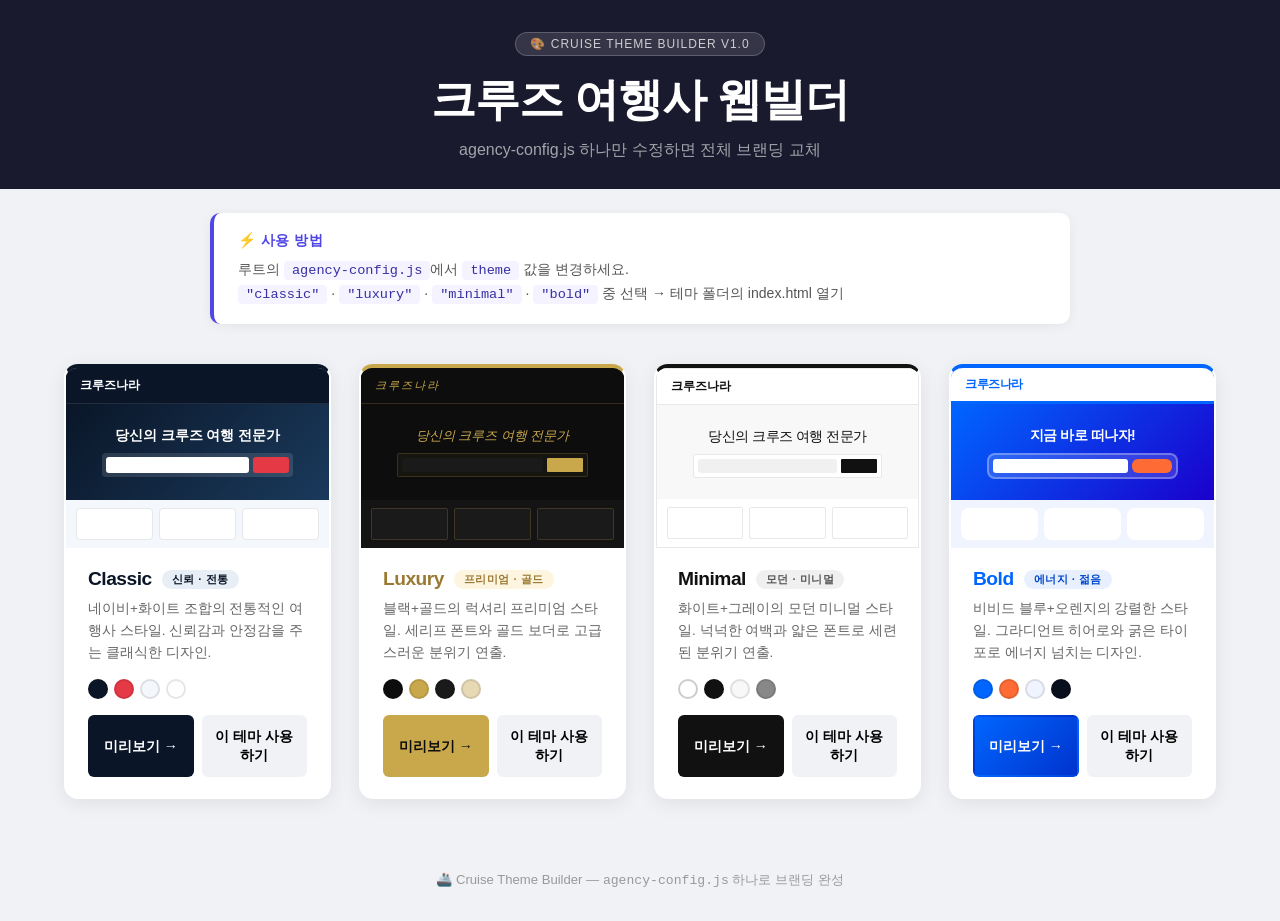
==== index.html @ 560a2d0f "Add index.html" ====
<!DOCTYPE html>
<html lang="ko">
<head>
  <meta charset="UTF-8">
  <meta name="viewport" content="width=device-width, initial-scale=1.0">
  <title>크루즈 여행사 웹빌더 — 테마 선택</title>
  <style>
    *, *::before, *::after { box-sizing: border-box; margin: 0; padding: 0; }
    body {
      font-family: 'Apple SD Gothic Neo', 'Noto Sans KR', sans-serif;
      background: #f0f2f5;
      color: #1a1a2e;
      min-height: 100vh;
    }

    /* 헤더 */
    .showcase-header {
      background: #1a1a2e;
      color: white;
      padding: 32px 24px 28px;
      text-align: center;
    }
    .showcase-header .badge {
      display: inline-block;
      background: rgba(255,255,255,0.12);
      border: 1px solid rgba(255,255,255,0.2);
      color: rgba(255,255,255,0.75);
      padding: 4px 14px;
      border-radius: 20px;
      font-size: 0.75rem;
      letter-spacing: 1px;
      text-transform: uppercase;
      margin-bottom: 14px;
    }
    .showcase-header h1 {
      font-size: clamp(1.8rem, 4vw, 2.8rem);
      font-weight: 800;
      letter-spacing: -1px;
      margin-bottom: 10px;
    }
    .showcase-header p {
      font-size: 1rem;
      color: rgba(255,255,255,0.6);
      max-width: 480px;
      margin: 0 auto;
    }

    /* 안내 박스 */
    .config-guide {
      max-width: 860px;
      margin: 32px auto 0;
      padding: 20px 28px;
      background: white;
      border-radius: 10px;
      border-left: 4px solid #4f46e5;
      box-shadow: 0 2px 12px rgba(0,0,0,0.06);
    }
    .config-guide h3 {
      font-size: 0.9rem;
      font-weight: 700;
      color: #4f46e5;
      margin-bottom: 8px;
      letter-spacing: 0.5px;
    }
    .config-guide code {
      font-family: 'SF Mono', 'Fira Code', monospace;
      font-size: 0.85rem;
      background: #f4f3ff;
      color: #3730a3;
      padding: 2px 8px;
      border-radius: 4px;
    }
    .config-guide p {
      font-size: 0.88rem;
      color: #555;
      line-height: 1.7;
    }

    /* 테마 그리드 */
    .themes-container {
      max-width: 1200px;
      margin: 40px auto;
      padding: 0 24px;
    }

    .themes-grid {
      display: grid;
      grid-template-columns: repeat(auto-fit, minmax(260px, 1fr));
      gap: 28px;
    }

    /* 테마 카드 */
    .theme-card {
      background: white;
      border-radius: 14px;
      overflow: hidden;
      box-shadow: 0 4px 20px rgba(0,0,0,0.08);
      transition: transform 0.25s, box-shadow 0.25s;
      cursor: pointer;
      border: 2px solid transparent;
    }
    .theme-card:hover {
      transform: translateY(-6px);
      box-shadow: 0 16px 40px rgba(0,0,0,0.14);
    }

    /* 테마별 프리뷰 */
    .theme-preview {
      height: 180px;
      position: relative;
      overflow: hidden;
      display: flex;
      flex-direction: column;
    }

    /* Classic 프리뷰 */
    .preview-classic {
      background: #0a1628;
    }
    .preview-classic .prev-header {
      background: #0a1628;
      height: 36px;
      display: flex;
      align-items: center;
      padding: 0 14px;
      gap: 8px;
      border-bottom: 1px solid rgba(255,255,255,0.1);
    }
    .preview-classic .prev-logo {
      color: white;
      font-size: 0.75rem;
      font-weight: 800;
    }
    .preview-classic .prev-hero {
      flex: 1;
      background: linear-gradient(135deg, #0a1628, #1a3a5c);
      display: flex;
      flex-direction: column;
      align-items: center;
      justify-content: center;
      padding: 12px;
      position: relative;
    }
    .preview-classic .prev-title {
      color: white;
      font-size: 0.85rem;
      font-weight: 700;
      margin-bottom: 8px;
    }
    .preview-classic .prev-bar {
      width: 80%;
      height: 24px;
      background: rgba(255,255,255,0.12);
      border-radius: 4px;
      display: flex;
      gap: 4px;
      padding: 4px;
    }
    .prev-input {
      flex: 1;
      background: white;
      border-radius: 3px;
    }
    .prev-btn-classic {
      width: 36px;
      background: #e63946;
      border-radius: 3px;
    }
    .preview-classic .prev-cards {
      display: flex;
      gap: 6px;
      padding: 8px 10px;
      background: #f4f7fb;
    }
    .prev-card {
      flex: 1;
      height: 32px;
      background: white;
      border-radius: 4px;
      border: 1px solid #e5e7eb;
    }

    /* Luxury 프리뷰 */
    .preview-luxury {
      background: #0d0d0d;
    }
    .preview-luxury .prev-header {
      background: #0d0d0d;
      height: 36px;
      display: flex;
      align-items: center;
      padding: 0 14px;
      border-bottom: 1px solid rgba(201,168,76,0.2);
    }
    .preview-luxury .prev-logo {
      color: #c9a84c;
      font-size: 0.7rem;
      font-style: italic;
      letter-spacing: 2px;
    }
    .preview-luxury .prev-hero {
      flex: 1;
      background: #0d0d0d;
      display: flex;
      flex-direction: column;
      align-items: center;
      justify-content: center;
      padding: 12px;
    }
    .preview-luxury .prev-title {
      color: #c9a84c;
      font-size: 0.82rem;
      font-style: italic;
      margin-bottom: 8px;
    }
    .preview-luxury .prev-bar {
      width: 80%;
      height: 24px;
      background: rgba(201,168,76,0.05);
      border: 1px solid rgba(201,168,76,0.2);
      border-radius: 2px;
      display: flex;
      gap: 4px;
      padding: 4px;
    }
    .prev-btn-luxury {
      width: 36px;
      background: #c9a84c;
      border-radius: 1px;
    }
    .preview-luxury .prev-cards {
      display: flex;
      gap: 6px;
      padding: 8px 10px;
      background: #141414;
    }
    .prev-card-luxury {
      flex: 1;
      height: 32px;
      background: #1a1a1a;
      border-radius: 2px;
      border: 1px solid rgba(201,168,76,0.2);
    }

    /* Minimal 프리뷰 */
    .preview-minimal {
      background: #ffffff;
      border: 1px solid #e8e8e8;
    }
    .preview-minimal .prev-header {
      background: white;
      height: 36px;
      display: flex;
      align-items: center;
      padding: 0 14px;
      border-bottom: 1px solid #e8e8e8;
    }
    .preview-minimal .prev-logo {
      color: #111;
      font-size: 0.75rem;
      font-weight: 700;
    }
    .preview-minimal .prev-hero {
      flex: 1;
      background: #f8f8f8;
      display: flex;
      flex-direction: column;
      align-items: center;
      justify-content: center;
      padding: 12px;
    }
    .preview-minimal .prev-title {
      color: #111;
      font-size: 0.88rem;
      font-weight: 200;
      letter-spacing: -0.5px;
      margin-bottom: 8px;
    }
    .preview-minimal .prev-bar {
      width: 80%;
      height: 24px;
      background: white;
      border: 1px solid #e8e8e8;
      border-radius: 2px;
      display: flex;
      gap: 4px;
      padding: 4px;
    }
    .prev-btn-minimal {
      width: 36px;
      background: #111;
      border-radius: 1px;
    }
    .preview-minimal .prev-cards {
      display: flex;
      gap: 6px;
      padding: 8px 10px;
      background: white;
    }
    .prev-card-minimal {
      flex: 1;
      height: 32px;
      background: white;
      border-radius: 2px;
      border: 1px solid #e8e8e8;
    }

    /* Bold 프리뷰 */
    .preview-bold {
      background: #0066ff;
    }
    .preview-bold .prev-header {
      background: white;
      height: 36px;
      display: flex;
      align-items: center;
      padding: 0 14px;
      border-bottom: 3px solid #0066ff;
    }
    .preview-bold .prev-logo {
      color: #0066ff;
      font-size: 0.75rem;
      font-weight: 900;
      letter-spacing: -0.5px;
    }
    .preview-bold .prev-hero {
      flex: 1;
      background: linear-gradient(135deg, #0066ff, #1a00cc);
      display: flex;
      flex-direction: column;
      align-items: center;
      justify-content: center;
      padding: 12px;
    }
    .preview-bold .prev-title {
      color: white;
      font-size: 0.88rem;
      font-weight: 900;
      letter-spacing: -0.5px;
      margin-bottom: 8px;
    }
    .preview-bold .prev-bar {
      width: 80%;
      height: 26px;
      background: rgba(255,255,255,0.15);
      border: 2px solid rgba(255,255,255,0.3);
      border-radius: 8px;
      display: flex;
      gap: 4px;
      padding: 4px;
    }
    .prev-btn-bold {
      width: 40px;
      background: #ff6b35;
      border-radius: 6px;
    }
    .preview-bold .prev-cards {
      display: flex;
      gap: 6px;
      padding: 8px 10px;
      background: #f0f4ff;
    }
    .prev-card-bold {
      flex: 1;
      height: 32px;
      background: white;
      border-radius: 8px;
      border: 2px solid transparent;
    }

    /* 카드 정보 영역 */
    .theme-info {
      padding: 20px 22px;
    }

    .theme-name {
      display: flex;
      align-items: center;
      gap: 10px;
      margin-bottom: 8px;
    }

    .theme-name h2 {
      font-size: 1.2rem;
      font-weight: 800;
      letter-spacing: -0.5px;
    }

    .theme-tag {
      font-size: 0.7rem;
      padding: 2px 10px;
      border-radius: 20px;
      font-weight: 600;
      letter-spacing: 0.5px;
    }

    .theme-desc {
      font-size: 0.85rem;
      color: #666;
      line-height: 1.6;
      margin-bottom: 16px;
    }

    .theme-colors {
      display: flex;
      gap: 6px;
      margin-bottom: 16px;
    }

    .color-dot {
      width: 20px;
      height: 20px;
      border-radius: 50%;
      border: 2px solid rgba(0,0,0,0.1);
    }

    .theme-actions {
      display: flex;
      gap: 8px;
    }

    .btn-preview {
      flex: 1;
      padding: 10px;
      border-radius: 6px;
      font-size: 0.88rem;
      font-weight: 700;
      cursor: pointer;
      border: 2px solid transparent;
      transition: all 0.2s;
    }

    .btn-use {
      flex: 1;
      padding: 10px;
      border-radius: 6px;
      font-size: 0.88rem;
      font-weight: 700;
      cursor: pointer;
      background: #f0f2f5;
      border: 2px solid transparent;
      transition: all 0.2s;
    }

    .btn-use:hover {
      background: #e4e6ea;
    }

    /* 테마별 액센트 색상 */
    .card-classic { border-top: 4px solid #0a1628; }
    .card-classic .theme-name h2 { color: #0a1628; }
    .card-classic .theme-tag { background: #e8eef5; color: #0a1628; }
    .card-classic .btn-preview { background: #0a1628; color: white; }
    .card-classic .btn-preview:hover { background: #1a3a5c; }

    .card-luxury { border-top: 4px solid #c9a84c; }
    .card-luxury .theme-name h2 { color: #9a7a32; }
    .card-luxury .theme-tag { background: #fdf5e0; color: #9a7a32; }
    .card-luxury .btn-preview { background: #c9a84c; color: #0d0d0d; }
    .card-luxury .btn-preview:hover { background: #b89438; }

    .card-minimal { border-top: 4px solid #111111; }
    .card-minimal .theme-name h2 { color: #111; }
    .card-minimal .theme-tag { background: #f0f0f0; color: #555; }
    .card-minimal .btn-preview { background: #111; color: white; }
    .card-minimal .btn-preview:hover { background: #333; }

    .card-bold { border-top: 4px solid #0066ff; }
    .card-bold .theme-name h2 { color: #0066ff; }
    .card-bold .theme-tag { background: #e8f0ff; color: #0047cc; }
    .card-bold .btn-preview { background: linear-gradient(135deg, #0066ff, #0033cc); color: white; }
    .card-bold .btn-preview:hover { opacity: 0.9; }

    /* 모달 */
    .modal-overlay {
      display: none;
      position: fixed;
      inset: 0;
      background: rgba(0,0,0,0.6);
      z-index: 999;
      align-items: center;
      justify-content: center;
      padding: 24px;
    }
    .modal-overlay.active {
      display: flex;
    }
    .modal {
      background: white;
      border-radius: 14px;
      padding: 32px;
      max-width: 560px;
      width: 100%;
      box-shadow: 0 20px 60px rgba(0,0,0,0.3);
    }
    .modal h3 {
      font-size: 1.2rem;
      font-weight: 800;
      margin-bottom: 12px;
      color: #1a1a2e;
    }
    .modal p {
      font-size: 0.9rem;
      color: #555;
      margin-bottom: 16px;
      line-height: 1.7;
    }
    .modal pre {
      background: #1a1a2e;
      color: #c9d1d9;
      padding: 16px;
      border-radius: 8px;
      font-size: 0.82rem;
      font-family: 'SF Mono', monospace;
      overflow-x: auto;
      margin-bottom: 16px;
      line-height: 1.6;
    }
    .modal pre .highlight {
      color: #c9a84c;
      font-weight: 700;
    }
    .modal-close {
      padding: 10px 24px;
      background: #1a1a2e;
      color: white;
      border: none;
      border-radius: 6px;
      font-size: 0.9rem;
      font-weight: 700;
      cursor: pointer;
    }
    .modal-close:hover { background: #2d3561; }

    /* 푸터 */
    .showcase-footer {
      text-align: center;
      padding: 32px 24px;
      color: #999;
      font-size: 0.82rem;
    }

    @media (max-width: 600px) {
      .themes-grid { grid-template-columns: 1fr; }
      .config-guide { margin: 24px 16px 0; }
      .themes-container { padding: 0 16px; }
    }
  </style>
</head>
<body>

  <!-- 헤더 -->
  <header class="showcase-header">
    <div class="badge">🎨 Cruise Theme Builder v1.0</div>
    <h1>크루즈 여행사 웹빌더</h1>
    <p>agency-config.js 하나만 수정하면 전체 브랜딩 교체</p>
  </header>

  <!-- 설정 안내 -->
  <div class="config-guide" style="margin: 24px auto 0; max-width: 860px; padding: 18px 24px;">
    <h3>⚡ 사용 방법</h3>
    <p>
      루트의 <code>agency-config.js</code>에서 <code>theme</code> 값을 변경하세요.<br>
      <code>"classic"</code> · <code>"luxury"</code> · <code>"minimal"</code> · <code>"bold"</code> 중 선택 → 테마 폴더의 index.html 열기
    </p>
  </div>

  <!-- 테마 카드 -->
  <div class="themes-container">
    <div class="themes-grid">

      <!-- Classic -->
      <div class="theme-card card-classic" onclick="openTheme('classic')">
        <div class="theme-preview preview-classic">
          <div class="prev-header">
            <span class="prev-logo">크루즈나라</span>
          </div>
          <div class="prev-hero">
            <div class="prev-title">당신의 크루즈 여행 전문가</div>
            <div class="prev-bar">
              <div class="prev-input"></div>
              <div class="prev-btn-classic"></div>
            </div>
          </div>
          <div class="prev-cards">
            <div class="prev-card"></div>
            <div class="prev-card"></div>
            <div class="prev-card"></div>
          </div>
        </div>
        <div class="theme-info">
          <div class="theme-name">
            <h2>Classic</h2>
            <span class="theme-tag">신뢰 · 전통</span>
          </div>
          <p class="theme-desc">네이비+화이트 조합의 전통적인 여행사 스타일. 신뢰감과 안정감을 주는 클래식한 디자인.</p>
          <div class="theme-colors">
            <div class="color-dot" style="background:#0a1628;" title="Primary"></div>
            <div class="color-dot" style="background:#e63946;" title="Accent"></div>
            <div class="color-dot" style="background:#f4f7fb;" title="Background"></div>
            <div class="color-dot" style="background:#ffffff;" title="Card"></div>
          </div>
          <div class="theme-actions">
            <button class="btn-preview" onclick="event.stopPropagation(); openTheme('classic')">미리보기 →</button>
            <button class="btn-use" onclick="event.stopPropagation(); showUseGuide('classic')">이 테마 사용하기</button>
          </div>
        </div>
      </div>

      <!-- Luxury -->
      <div class="theme-card card-luxury" onclick="openTheme('luxury')">
        <div class="theme-preview preview-luxury">
          <div class="prev-header">
            <span class="prev-logo">크루즈나라</span>
          </div>
          <div class="prev-hero">
            <div class="prev-title">당신의 크루즈 여행 전문가</div>
            <div class="prev-bar">
              <div class="prev-input" style="background:#1a1a1a;"></div>
              <div class="prev-btn-luxury"></div>
            </div>
          </div>
          <div class="prev-cards">
            <div class="prev-card-luxury"></div>
            <div class="prev-card-luxury"></div>
            <div class="prev-card-luxury"></div>
          </div>
        </div>
        <div class="theme-info">
          <div class="theme-name">
            <h2>Luxury</h2>
            <span class="theme-tag">프리미엄 · 골드</span>
          </div>
          <p class="theme-desc">블랙+골드의 럭셔리 프리미엄 스타일. 세리프 폰트와 골드 보더로 고급스러운 분위기 연출.</p>
          <div class="theme-colors">
            <div class="color-dot" style="background:#0d0d0d;" title="Background"></div>
            <div class="color-dot" style="background:#c9a84c;" title="Gold"></div>
            <div class="color-dot" style="background:#1a1a1a;" title="Card"></div>
            <div class="color-dot" style="background:#e8d9b5;" title="Text"></div>
          </div>
          <div class="theme-actions">
            <button class="btn-preview" onclick="event.stopPropagation(); openTheme('luxury')">미리보기 →</button>
            <button class="btn-use" onclick="event.stopPropagation(); showUseGuide('luxury')">이 테마 사용하기</button>
          </div>
        </div>
      </div>

      <!-- Minimal -->
      <div class="theme-card card-minimal" onclick="openTheme('minimal')">
        <div class="theme-preview preview-minimal">
          <div class="prev-header">
            <span class="prev-logo">크루즈나라</span>
          </div>
          <div class="prev-hero">
            <div class="prev-title">당신의 크루즈 여행 전문가</div>
            <div class="prev-bar">
              <div class="prev-input" style="background:#f0f0f0;"></div>
              <div class="prev-btn-minimal"></div>
            </div>
          </div>
          <div class="prev-cards">
            <div class="prev-card-minimal"></div>
            <div class="prev-card-minimal"></div>
            <div class="prev-card-minimal"></div>
          </div>
        </div>
        <div class="theme-info">
          <div class="theme-name">
            <h2>Minimal</h2>
            <span class="theme-tag">모던 · 미니멀</span>
          </div>
          <p class="theme-desc">화이트+그레이의 모던 미니멀 스타일. 넉넉한 여백과 얇은 폰트로 세련된 분위기 연출.</p>
          <div class="theme-colors">
            <div class="color-dot" style="background:#ffffff; border-color:#ccc;" title="Background"></div>
            <div class="color-dot" style="background:#111111;" title="Primary"></div>
            <div class="color-dot" style="background:#f8f8f8;" title="Secondary"></div>
            <div class="color-dot" style="background:#888888;" title="Muted"></div>
          </div>
          <div class="theme-actions">
            <button class="btn-preview" onclick="event.stopPropagation(); openTheme('minimal')">미리보기 →</button>
            <button class="btn-use" onclick="event.stopPropagation(); showUseGuide('minimal')">이 테마 사용하기</button>
          </div>
        </div>
      </div>

      <!-- Bold -->
      <div class="theme-card card-bold" onclick="openTheme('bold')">
        <div class="theme-preview preview-bold">
          <div class="prev-header">
            <span class="prev-logo">크루즈나라</span>
          </div>
          <div class="prev-hero">
            <div class="prev-title">지금 바로 떠나자!</div>
            <div class="prev-bar">
              <div class="prev-input"></div>
              <div class="prev-btn-bold"></div>
            </div>
          </div>
          <div class="prev-cards">
            <div class="prev-card-bold"></div>
            <div class="prev-card-bold"></div>
            <div class="prev-card-bold"></div>
          </div>
        </div>
        <div class="theme-info">
          <div class="theme-name">
            <h2>Bold</h2>
            <span class="theme-tag">에너지 · 젊음</span>
          </div>
          <p class="theme-desc">비비드 블루+오렌지의 강렬한 스타일. 그라디언트 히어로와 굵은 타이포로 에너지 넘치는 디자인.</p>
          <div class="theme-colors">
            <div class="color-dot" style="background:#0066ff;" title="Blue"></div>
            <div class="color-dot" style="background:#ff6b35;" title="Orange"></div>
            <div class="color-dot" style="background:#f0f4ff;" title="Background"></div>
            <div class="color-dot" style="background:#0a0f1e;" title="Dark"></div>
          </div>
          <div class="theme-actions">
            <button class="btn-preview" onclick="event.stopPropagation(); openTheme('bold')">미리보기 →</button>
            <button class="btn-use" onclick="event.stopPropagation(); showUseGuide('bold')">이 테마 사용하기</button>
          </div>
        </div>
      </div>

    </div>
  </div>

  <!-- 푸터 -->
  <footer class="showcase-footer">
    <p>🚢 Cruise Theme Builder — <code>agency-config.js</code> 하나로 브랜딩 완성</p>
  </footer>

  <!-- 사용 방법 모달 -->
  <div class="modal-overlay" id="use-modal">
    <div class="modal">
      <h3>🎨 테마 적용 방법</h3>
      <p>루트 폴더의 <code>agency-config.js</code>를 열고 <code>theme</code> 값을 아래처럼 변경하세요:</p>
      <pre id="modal-code"></pre>
      <p>저장 후 <code>themes/<span id="modal-theme-name"></span>/index.html</code>을 브라우저로 열면 완성!</p>
      <button class="modal-close" onclick="closeModal()">확인</button>
    </div>
  </div>

  <script>
    function openTheme(name) {
      window.open('themes/' + name + '/index.html', '_blank');
    }

    function showUseGuide(themeName) {
      const codeEl = document.getElementById('modal-code');
      const nameEl = document.getElementById('modal-theme-name');
      codeEl.innerHTML = `window.AGENCY = {\n  <span class="highlight">theme: "${themeName}",</span>  // ← 여기만 바꾸면 됩니다\n  name: "크루즈나라",\n  tagline: "당신의 크루즈 여행 전문가",\n  // ... 나머지 설정\n};`;
      nameEl.textContent = themeName;
      document.getElementById('use-modal').classList.add('active');
    }

    function closeModal() {
      document.getElementById('use-modal').classList.remove('active');
    }

    document.getElementById('use-modal').addEventListener('click', function(e) {
      if (e.target === this) closeModal();
    });
  </script>
</body>
</html>
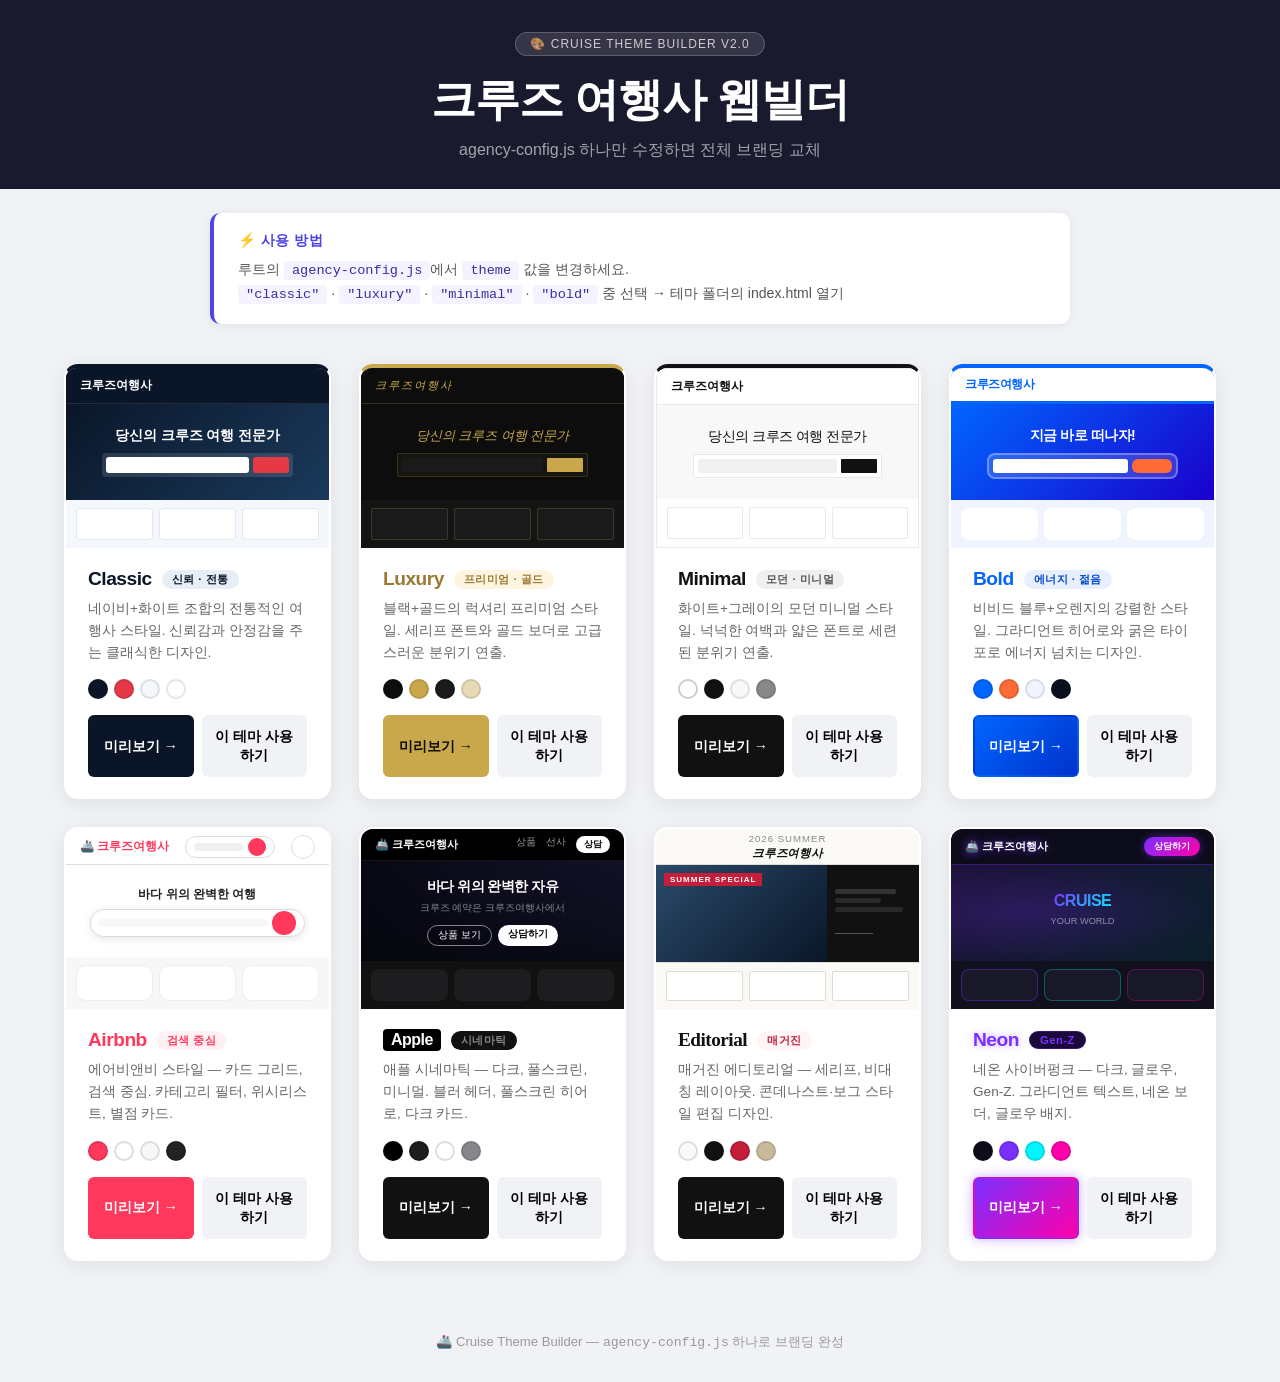
==== commit f65e7623: "feat: 4개 신규 테마 추가 (airbnb/apple/editorial/neon) + 크루즈나라 텍스트 제거" ====
--- a/index.html
+++ b/index.html
@@ -551,7 +551,7 @@
 
   <!-- 헤더 -->
   <header class="showcase-header">
-    <div class="badge">🎨 Cruise Theme Builder v1.0</div>
+    <div class="badge">🎨 Cruise Theme Builder v2.0</div>
     <h1>크루즈 여행사 웹빌더</h1>
     <p>agency-config.js 하나만 수정하면 전체 브랜딩 교체</p>
   </header>
@@ -573,7 +573,7 @@
       <div class="theme-card card-classic" onclick="openTheme('classic')">
         <div class="theme-preview preview-classic">
           <div class="prev-header">
-            <span class="prev-logo">크루즈나라</span>
+            <span class="prev-logo">크루즈여행사</span>
           </div>
           <div class="prev-hero">
             <div class="prev-title">당신의 크루즈 여행 전문가</div>
@@ -611,7 +611,7 @@
       <div class="theme-card card-luxury" onclick="openTheme('luxury')">
         <div class="theme-preview preview-luxury">
           <div class="prev-header">
-            <span class="prev-logo">크루즈나라</span>
+            <span class="prev-logo">크루즈여행사</span>
           </div>
           <div class="prev-hero">
             <div class="prev-title">당신의 크루즈 여행 전문가</div>
@@ -649,7 +649,7 @@
       <div class="theme-card card-minimal" onclick="openTheme('minimal')">
         <div class="theme-preview preview-minimal">
           <div class="prev-header">
-            <span class="prev-logo">크루즈나라</span>
+            <span class="prev-logo">크루즈여행사</span>
           </div>
           <div class="prev-hero">
             <div class="prev-title">당신의 크루즈 여행 전문가</div>
@@ -687,7 +687,7 @@
       <div class="theme-card card-bold" onclick="openTheme('bold')">
         <div class="theme-preview preview-bold">
           <div class="prev-header">
-            <span class="prev-logo">크루즈나라</span>
+            <span class="prev-logo">크루즈여행사</span>
           </div>
           <div class="prev-hero">
             <div class="prev-title">지금 바로 떠나자!</div>
@@ -717,6 +717,176 @@
           <div class="theme-actions">
             <button class="btn-preview" onclick="event.stopPropagation(); openTheme('bold')">미리보기 →</button>
             <button class="btn-use" onclick="event.stopPropagation(); showUseGuide('bold')">이 테마 사용하기</button>
+          </div>
+        </div>
+      </div>
+
+      <!-- Airbnb -->
+      <div class="theme-card card-airbnb" onclick="openTheme('airbnb')">
+        <div class="theme-preview preview-airbnb">
+          <div class="prev-header" style="background:#fff;border-bottom:1px solid #ddd;height:36px;display:flex;align-items:center;padding:0 14px;gap:8px;justify-content:space-between;">
+            <span style="color:#FF385C;font-size:0.72rem;font-weight:800;">🚢 크루즈여행사</span>
+            <div style="flex:1;max-width:160px;height:22px;background:#fff;border:1px solid #ddd;border-radius:20px;margin:0 8px;display:flex;align-items:center;padding:0 8px;gap:4px;">
+              <div style="flex:1;height:8px;background:#f0f0f0;border-radius:4px;"></div>
+              <div style="width:18px;height:18px;background:#FF385C;border-radius:50%;flex-shrink:0;"></div>
+            </div>
+            <div style="width:24px;height:24px;border:1px solid #ddd;border-radius:20px;background:#fff;"></div>
+          </div>
+          <div class="prev-hero" style="background:#fff;flex:1;display:flex;flex-direction:column;align-items:center;justify-content:center;padding:8px 12px;">
+            <div style="color:#222;font-size:0.75rem;font-weight:700;margin-bottom:6px;">바다 위의 완벽한 여행</div>
+            <div style="width:90%;height:28px;background:#fff;border:1px solid #ddd;border-radius:20px;box-shadow:0 2px 8px rgba(0,0,0,0.1);display:flex;align-items:center;padding:0 8px;gap:4px;">
+              <div style="flex:1;height:8px;background:#f7f7f7;border-radius:4px;"></div>
+              <div style="width:24px;height:24px;background:#FF385C;border-radius:50%;flex-shrink:0;"></div>
+            </div>
+          </div>
+          <div style="display:flex;gap:6px;padding:8px 10px;background:#f7f7f7;">
+            <div style="flex:1;height:36px;background:#fff;border-radius:10px;border:1px solid #eee;"></div>
+            <div style="flex:1;height:36px;background:#fff;border-radius:10px;border:1px solid #eee;"></div>
+            <div style="flex:1;height:36px;background:#fff;border-radius:10px;border:1px solid #eee;"></div>
+          </div>
+        </div>
+        <div class="theme-info">
+          <div class="theme-name">
+            <h2 style="color:#FF385C;">Airbnb</h2>
+            <span class="theme-tag" style="background:#fff0f3;color:#FF385C;">검색 중심</span>
+          </div>
+          <p class="theme-desc">에어비앤비 스타일 — 카드 그리드, 검색 중심. 카테고리 필터, 위시리스트, 별점 카드.</p>
+          <div class="theme-colors">
+            <div class="color-dot" style="background:#FF385C;"></div>
+            <div class="color-dot" style="background:#FFFFFF;border-color:#ddd;"></div>
+            <div class="color-dot" style="background:#F7F7F7;border-color:#ddd;"></div>
+            <div class="color-dot" style="background:#222222;"></div>
+          </div>
+          <div class="theme-actions">
+            <button class="btn-preview" style="background:#FF385C;color:white;" onclick="event.stopPropagation();openTheme('airbnb')">미리보기 →</button>
+            <button class="btn-use" onclick="event.stopPropagation();showUseGuide('airbnb')">이 테마 사용하기</button>
+          </div>
+        </div>
+      </div>
+
+      <!-- Apple -->
+      <div class="theme-card card-apple" onclick="openTheme('apple')">
+        <div class="theme-preview preview-apple" style="background:#000;">
+          <div style="background:rgba(0,0,0,0.72);height:32px;display:flex;align-items:center;padding:0 14px;justify-content:space-between;border-bottom:1px solid rgba(255,255,255,0.08);">
+            <span style="color:#fff;font-size:0.7rem;font-weight:700;">🚢 크루즈여행사</span>
+            <div style="display:flex;gap:10px;">
+              <span style="color:rgba(255,255,255,0.6);font-size:0.6rem;">상품</span>
+              <span style="color:rgba(255,255,255,0.6);font-size:0.6rem;">선사</span>
+              <div style="background:#fff;color:#000;padding:2px 8px;border-radius:10px;font-size:0.58rem;font-weight:700;">상담</div>
+            </div>
+          </div>
+          <div style="flex:1;position:relative;overflow:hidden;height:100px;background:linear-gradient(135deg,#0a0a1a,#1a1a3a);">
+            <div style="position:absolute;inset:0;background:linear-gradient(rgba(0,0,0,0.2),rgba(0,0,0,0.6));"></div>
+            <div style="position:relative;z-index:2;display:flex;flex-direction:column;align-items:center;justify-content:center;height:100%;padding:12px;text-align:center;">
+              <div style="color:#fff;font-size:0.88rem;font-weight:700;letter-spacing:-0.5px;margin-bottom:6px;">바다 위의 완벽한 자유</div>
+              <div style="color:rgba(255,255,255,0.5);font-size:0.6rem;margin-bottom:10px;">크루즈 예약은 크루즈여행사에서</div>
+              <div style="display:flex;gap:6px;">
+                <div style="border:1px solid rgba(255,255,255,0.5);color:#fff;padding:3px 10px;border-radius:12px;font-size:0.6rem;">상품 보기</div>
+                <div style="background:#fff;color:#000;padding:3px 10px;border-radius:12px;font-size:0.6rem;font-weight:700;">상담하기</div>
+              </div>
+            </div>
+          </div>
+          <div style="display:flex;gap:6px;padding:8px 10px;background:#111;">
+            <div style="flex:1;height:32px;background:#1D1D1F;border-radius:8px;"></div>
+            <div style="flex:1;height:32px;background:#1D1D1F;border-radius:8px;"></div>
+            <div style="flex:1;height:32px;background:#1D1D1F;border-radius:8px;"></div>
+          </div>
+        </div>
+        <div class="theme-info">
+          <div class="theme-name">
+            <h2 style="color:#fff;background:#000;padding:2px 8px;border-radius:4px;font-size:1rem;">Apple</h2>
+            <span class="theme-tag" style="background:#111;color:#86868B;">시네마틱</span>
+          </div>
+          <p class="theme-desc">애플 시네마틱 — 다크, 풀스크린, 미니멀. 블러 헤더, 풀스크린 히어로, 다크 카드.</p>
+          <div class="theme-colors">
+            <div class="color-dot" style="background:#000000;"></div>
+            <div class="color-dot" style="background:#1D1D1F;"></div>
+            <div class="color-dot" style="background:#FFFFFF;border-color:#ddd;"></div>
+            <div class="color-dot" style="background:#86868B;"></div>
+          </div>
+          <div class="theme-actions">
+            <button class="btn-preview" style="background:#111;color:#fff;" onclick="event.stopPropagation();openTheme('apple')">미리보기 →</button>
+            <button class="btn-use" onclick="event.stopPropagation();showUseGuide('apple')">이 테마 사용하기</button>
+          </div>
+        </div>
+      </div>
+
+      <!-- Editorial -->
+      <div class="theme-card card-editorial" onclick="openTheme('editorial')">
+        <div class="theme-preview preview-editorial" style="background:#FAF9F6;">
+          <div style="background:#FAF9F6;border-bottom:1px solid #E0DDD8;height:36px;display:flex;align-items:center;justify-content:center;flex-direction:column;padding:4px 0;gap:2px;">
+            <div style="font-size:0.6rem;color:#888;letter-spacing:1px;">2026 SUMMER</div>
+            <div style="font-size:0.72rem;font-weight:700;color:#111;font-style:italic;letter-spacing:-0.3px;">크루즈여행사</div>
+          </div>
+          <div style="display:grid;grid-template-columns:65fr 35fr;flex:1;min-height:80px;">
+            <div style="background:linear-gradient(135deg,#2a4a6a,#0a1628);position:relative;overflow:hidden;">
+              <div style="position:absolute;top:8px;left:8px;background:#C41E3A;color:#fff;font-size:0.5rem;font-weight:700;padding:2px 6px;letter-spacing:1px;">SUMMER SPECIAL</div>
+            </div>
+            <div style="background:#111;padding:8px;display:flex;flex-direction:column;justify-content:center;gap:4px;">
+              <div style="height:5px;background:rgba(250,249,246,0.15);border-radius:2px;width:80%;"></div>
+              <div style="height:5px;background:rgba(250,249,246,0.1);border-radius:2px;width:60%;"></div>
+              <div style="height:5px;background:rgba(250,249,246,0.1);border-radius:2px;width:90%;"></div>
+              <div style="margin-top:4px;"><div style="display:inline-block;width:50%;height:1.5px;background:rgba(250,249,246,0.3);"></div></div>
+            </div>
+          </div>
+          <div style="display:flex;gap:6px;padding:8px 10px;background:#FAF9F6;border-top:1px solid #E0DDD8;">
+            <div style="flex:1;height:30px;background:#fff;border:1px solid #E0DDD8;border-radius:2px;"></div>
+            <div style="flex:1;height:30px;background:#fff;border:1px solid #E0DDD8;border-radius:2px;"></div>
+            <div style="flex:1;height:30px;background:#fff;border:1px solid #E0DDD8;border-radius:2px;"></div>
+          </div>
+        </div>
+        <div class="theme-info">
+          <div class="theme-name">
+            <h2 style="color:#111;font-family:Georgia,serif;">Editorial</h2>
+            <span class="theme-tag" style="background:#fff5f5;color:#C41E3A;">매거진</span>
+          </div>
+          <p class="theme-desc">매거진 에디토리얼 — 세리프, 비대칭 레이아웃. 콘데나스트·보그 스타일 편집 디자인.</p>
+          <div class="theme-colors">
+            <div class="color-dot" style="background:#FAF9F6;border-color:#ddd;"></div>
+            <div class="color-dot" style="background:#111111;"></div>
+            <div class="color-dot" style="background:#C41E3A;"></div>
+            <div class="color-dot" style="background:#C8B99A;"></div>
+          </div>
+          <div class="theme-actions">
+            <button class="btn-preview" style="background:#111;color:#FAF9F6;font-family:Georgia,serif;" onclick="event.stopPropagation();openTheme('editorial')">미리보기 →</button>
+            <button class="btn-use" onclick="event.stopPropagation();showUseGuide('editorial')">이 테마 사용하기</button>
+          </div>
+        </div>
+      </div>
+
+      <!-- Neon -->
+      <div class="theme-card card-neon" onclick="openTheme('neon')">
+        <div class="theme-preview preview-neon" style="background:#0D0D1A;">
+          <div style="background:rgba(13,13,26,0.9);border-bottom:1px solid rgba(123,47,255,0.4);height:36px;display:flex;align-items:center;padding:0 14px;justify-content:space-between;">
+            <span style="color:#fff;font-size:0.7rem;font-weight:900;text-shadow:0 0 10px rgba(123,47,255,0.8);">🚢 크루즈여행사</span>
+            <div style="background:linear-gradient(135deg,#7B2FFF,#FF00AA);padding:3px 10px;border-radius:10px;font-size:0.58rem;font-weight:700;color:#fff;box-shadow:0 0 8px rgba(123,47,255,0.5);">상담하기</div>
+          </div>
+          <div style="flex:1;background:linear-gradient(135deg,rgba(123,47,255,0.15),rgba(0,245,255,0.08));display:flex;flex-direction:column;align-items:center;justify-content:center;padding:12px;position:relative;min-height:80px;">
+            <div style="position:absolute;inset:0;background:radial-gradient(ellipse at 30% 50%,rgba(123,47,255,0.2),transparent 70%);"></div>
+            <div style="font-size:1rem;font-weight:900;background:linear-gradient(135deg,#7B2FFF,#00F5FF);-webkit-background-clip:text;-webkit-text-fill-color:transparent;background-clip:text;letter-spacing:-0.5px;margin-bottom:6px;position:relative;">CRUISE</div>
+            <div style="font-size:0.58rem;color:rgba(255,255,255,0.5);margin-bottom:8px;position:relative;">YOUR WORLD</div>
+          </div>
+          <div style="display:flex;gap:6px;padding:8px 10px;background:rgba(18,18,31,0.8);">
+            <div style="flex:1;height:32px;background:#181828;border-radius:8px;border:1px solid rgba(123,47,255,0.4);"></div>
+            <div style="flex:1;height:32px;background:#181828;border-radius:8px;border:1px solid rgba(0,245,255,0.3);"></div>
+            <div style="flex:1;height:32px;background:#181828;border-radius:8px;border:1px solid rgba(255,0,170,0.3);"></div>
+          </div>
+        </div>
+        <div class="theme-info">
+          <div class="theme-name">
+            <h2 style="color:#7B2FFF;text-shadow:0 0 8px rgba(123,47,255,0.4);">Neon</h2>
+            <span class="theme-tag" style="background:#1a0a3a;color:#7B2FFF;border:1px solid rgba(123,47,255,0.3);">Gen-Z</span>
+          </div>
+          <p class="theme-desc">네온 사이버펑크 — 다크, 글로우, Gen-Z. 그라디언트 텍스트, 네온 보더, 글로우 배지.</p>
+          <div class="theme-colors">
+            <div class="color-dot" style="background:#0D0D1A;"></div>
+            <div class="color-dot" style="background:#7B2FFF;"></div>
+            <div class="color-dot" style="background:#00F5FF;"></div>
+            <div class="color-dot" style="background:#FF00AA;"></div>
+          </div>
+          <div class="theme-actions">
+            <button class="btn-preview" style="background:linear-gradient(135deg,#7B2FFF,#FF00AA);color:#fff;box-shadow:0 0 12px rgba(123,47,255,0.4);" onclick="event.stopPropagation();openTheme('neon')">미리보기 →</button>
+            <button class="btn-use" onclick="event.stopPropagation();showUseGuide('neon')">이 테마 사용하기</button>
           </div>
         </div>
       </div>
@@ -748,7 +918,7 @@
     function showUseGuide(themeName) {
       const codeEl = document.getElementById('modal-code');
       const nameEl = document.getElementById('modal-theme-name');
-      codeEl.innerHTML = `window.AGENCY = {\n  <span class="highlight">theme: "${themeName}",</span>  // ← 여기만 바꾸면 됩니다\n  name: "크루즈나라",\n  tagline: "당신의 크루즈 여행 전문가",\n  // ... 나머지 설정\n};`;
+      codeEl.innerHTML = `window.AGENCY = {\n  <span class="highlight">theme: "${themeName}",</span>  // ← 여기만 바꾸면 됩니다\n  name: "크루즈여행사",\n  tagline: "당신의 크루즈 여행 전문가",\n  // ... 나머지 설정\n};`;
       nameEl.textContent = themeName;
       document.getElementById('use-modal').classList.add('active');
     }
